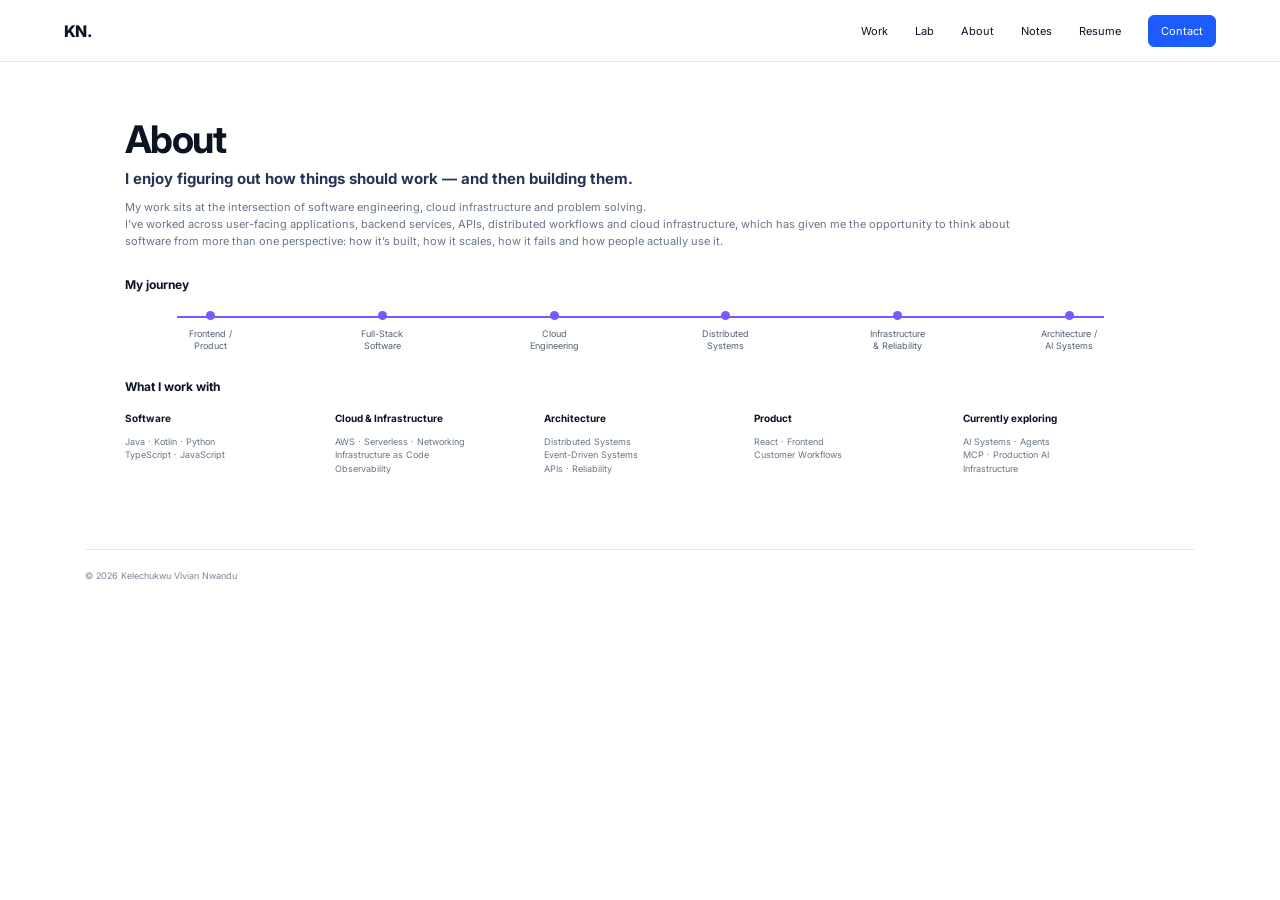
==== about.html @ b76f0dba "Redesign portfolio to match approved mockup" ====
<!doctype html><html lang="en"><head><meta charset="utf-8"><meta name="viewport" content="width=device-width,initial-scale=1"><title>About · Kelechukwu Vivian Nwandu</title><link rel="preconnect" href="https://fonts.googleapis.com"><link rel="preconnect" href="https://fonts.gstatic.com" crossorigin><link href="https://fonts.googleapis.com/css2?family=Inter:wght@400;500;600;700;800&display=swap" rel="stylesheet"><link rel="stylesheet" href="app.css"></head><body><header class="topbar"><a class="logo" href="index.html">KN.</a><button class="mobile-menu" aria-label="Menu">Menu</button><nav><a href="work.html">Work</a><a href="lab.html">Lab</a><a href="about.html">About</a><a href="https://caseynv.wordpress.com/" target="_blank">Notes</a><a href="https://caseynv.netlify.app/resume/Kelechukwu_Nwandu_Resume_2026.pdf" target="_blank">Resume</a><a class="contact-btn blue-btn" href="index.html#contact">Contact</a></nav></header><main class="page about-page"><section class="about-intro"><h1>About</h1><h2>I enjoy figuring out how things should work — and then building them.</h2><p>My work sits at the intersection of software engineering, cloud infrastructure and problem solving.<br>I’ve worked across user-facing applications, backend services, APIs, distributed workflows and cloud infrastructure, which has given me the opportunity to think about software from more than one perspective: how it’s built, how it scales, how it fails and how people actually use it.</p></section><section class="journey"><h3>My journey</h3><div class="journey-track"><div><i></i><span>Frontend /<br>Product</span></div><div><i></i><span>Full-Stack<br>Software</span></div><div><i></i><span>Cloud<br>Engineering</span></div><div><i></i><span>Distributed<br>Systems</span></div><div><i></i><span>Infrastructure<br>& Reliability</span></div><div><i></i><span>Architecture /<br>AI Systems</span></div></div></section><section class="work-with"><h3>What I work with</h3><div><article><strong>Software</strong><p>Java · Kotlin · Python<br>TypeScript · JavaScript</p></article><article><strong>Cloud & Infrastructure</strong><p>AWS · Serverless · Networking<br>Infrastructure as Code<br>Observability</p></article><article><strong>Architecture</strong><p>Distributed Systems<br>Event-Driven Systems<br>APIs · Reliability</p></article><article><strong>Product</strong><p>React · Frontend<br>Customer Workflows</p></article><article><strong>Currently exploring</strong><p>AI Systems · Agents<br>MCP · Production AI<br>Infrastructure</p></article></div></section></main><footer><span>© <span id="year"></span> Kelechukwu Vivian Nwandu</span></footer><script src="app.js"></script></body></html>
---- app.css ----
:root{--ink:#0c1424;--muted:#68758a;--line:#e5eaf1;--blue:#1c5cff;--dark:#06111e}*{box-sizing:border-box}html{scroll-behavior:smooth}body{margin:0;font-family:Inter,system-ui,sans-serif;color:var(--ink);background:#fff}a{text-decoration:none;color:inherit}.topbar{height:62px;display:flex;align-items:center;justify-content:space-between;padding:0 max(5vw,24px);position:sticky;top:0;z-index:40;background:rgba(255,255,255,.96);border-bottom:1px solid var(--line);backdrop-filter:blur(14px)}.topbar.dark{background:#06111e;border-color:rgba(255,255,255,.05)}.logo{font-size:1rem;font-weight:800;letter-spacing:-.04em}.dark .logo{color:#fff}.topbar nav{display:flex;align-items:center;gap:27px;font-size:11px}.dark nav a{color:#d8e0ec}.contact-btn{padding:8px 12px;border:1px solid #cad3df;border-radius:6px}.dark .contact-btn{border-color:rgba(255,255,255,.24);color:#fff}.blue-btn{color:#fff!important;background:var(--blue);border-color:var(--blue)}.mobile-menu{display:none;border:0;background:none;font:600 12px Inter}.dark .mobile-menu{color:#fff}.home-hero{background:#06111e;color:#fff;padding:38px max(5vw,24px) 15px}.hero-main{max-width:1180px;margin:auto;display:grid;grid-template-columns:1.03fr .97fr;min-height:430px;align-items:center}.kicker{color:#9568ff!important;font-size:11px!important;font-weight:700;letter-spacing:.06em;margin-bottom:18px!important}.hero-copy h1{font-size:58px;line-height:.94;letter-spacing:-.06em;margin:0}.hero-copy h2{font-size:26px;line-height:1.12;letter-spacing:-.035em;margin:13px 0}.hero-copy>p{max-width:610px;color:#b7c2d1;font-size:14px;line-height:1.65}.hero-actions{display:flex;gap:14px;margin-top:23px}.primary-btn,.ghost-btn{display:inline-flex;align-items:center;gap:8px;padding:12px 22px;border-radius:22px;font-size:12px;font-weight:600}.primary-btn{background:linear-gradient(90deg,#6552ff,#8c5cff)}.ghost-btn{border:1px solid rgba(255,255,255,.35);border-radius:7px}.hero-earth{height:400px;display:flex;align-items:center;justify-content:flex-end;overflow:hidden}.hero-earth img{height:100%;width:auto;object-fit:contain}.capability-grid{max-width:1180px;margin:0 auto;display:grid;grid-template-columns:repeat(3,1fr);gap:12px}.capability-grid article{background:#111f31;border:1px solid rgba(255,255,255,.035);border-radius:6px;padding:17px 18px;min-height:126px}.cap-icon{width:30px;height:30px;display:grid;place-items:center;border:1px solid #59709a;border-radius:7px;color:#9ab2e8;font-size:15px}.capability-grid h3{font-size:16px;margin:10px 0 5px}.capability-grid p{color:#b0bbca;font-size:12px;line-height:1.5;margin:0}.selected-section{max-width:1180px;margin:auto;padding:27px 0 36px}.section-row{display:flex;justify-content:space-between;align-items:flex-end}.section-row h2{font-size:24px;margin:0}.section-row p{font-size:12px;color:var(--muted);margin:4px 0 0}.section-row>a{font-size:11px;color:var(--blue);font-weight:700}.selected-grid{display:grid;grid-template-columns:repeat(4,1fr);gap:10px;margin-top:16px}.selected-grid>a{border:1px solid var(--line);border-radius:5px;padding:14px;min-height:155px}.tag{display:inline-block;font-size:8px;font-weight:800;line-height:1;padding:4px 6px;border-radius:4px}.tag.blue{color:#365dff;background:#edf1ff}.tag.violet{color:#704fff;background:#f1ecff}.tag.red{color:#e34e50;background:#fff0f0}.tag.teal{color:#008a87;background:#e9fafa}.selected-grid h3{font-size:13px;line-height:1.25;margin:8px 0 6px}.selected-grid p{font-size:10px;line-height:1.55;color:var(--muted);margin:0}.contact-section{max-width:1180px;margin:20px auto 45px;padding:30px 0;border-top:1px solid var(--line);display:flex;justify-content:space-between;align-items:center}.contact-section h2{margin:3px 0 0;font-size:22px}.small-label{font-size:9px!important;font-weight:800;color:#7f8999}.contact-section>div:last-child{display:flex;gap:18px;color:var(--blue);font-size:12px;font-weight:700}.page{max-width:917px;margin:auto;padding:54px 0 65px}.page-heading h1{font-size:38px;letter-spacing:-.045em;margin:0}.page-heading p{font-size:13px;line-height:1.55;color:var(--muted);margin:8px 0 0}.page-heading.compact{margin-bottom:16px}.filters{display:flex;gap:8px;flex-wrap:wrap;margin:20px 0}.filters button{border:1px solid var(--line);background:#f3f5f8;color:#526074;padding:8px 14px;border-radius:18px;font-size:10px;cursor:pointer}.filters button.active{background:var(--blue);color:#fff;border-color:var(--blue)}.project-grid{display:grid;grid-template-columns:repeat(2,1fr);gap:17px}.project-card{border:1px solid var(--line);border-radius:5px;overflow:hidden;background:#fff}.project-art{width:450px;height:140px;background:#08131f}.project-card>div{padding:12px 13px 14px}.project-card h3{font-size:13px;margin:7px 0 5px}.project-card p{font-size:10px;line-height:1.5;color:var(--muted);margin:0}.project-card a{display:inline-block;color:var(--blue);font-size:10px;font-weight:700;margin-top:10px}.lab-page{max-width:936px}.lab-grid{display:grid;grid-template-columns:repeat(4,1fr);gap:12px}.lab-grid article{border:1px solid var(--line);border-radius:5px;overflow:hidden}.lab-art{width:225px;height:120px;background:#07111e}.lab-grid article>div{padding:13px}.lab-grid h3{font-size:12px;margin:0 0 7px}.lab-grid p{font-size:10px;line-height:1.5;color:var(--muted);min-height:44px;margin:0}.lab-grid span{display:block;margin-top:12px;font-size:15px}.about-page{max-width:1030px}.about-intro h1{font-size:38px;letter-spacing:-.04em;margin:0}.about-intro h2{font-size:15px;color:#263553;margin:7px 0 10px}.about-intro p{font-size:11px;line-height:1.55;color:var(--muted);max-width:930px}.journey,.work-with{margin-top:27px}.journey h3,.work-with h3{font-size:12px}.journey-track{display:grid;grid-template-columns:repeat(6,1fr);position:relative;margin-top:19px}.journey-track:before{content:"";position:absolute;left:5%;right:5%;top:5px;height:2px;background:#7b58ff}.journey-track>div{text-align:center;position:relative}.journey-track i{position:relative;z-index:1;display:block;width:9px;height:9px;margin:auto;border-radius:50%;background:#7b58ff}.journey-track span{display:block;font-size:9px;line-height:1.35;color:#536174;margin-top:8px}.work-with>div{display:grid;grid-template-columns:repeat(5,1fr);gap:18px}.work-with strong{font-size:10px}.work-with p{font-size:9px;line-height:1.45;color:var(--muted)}.case-page{max-width:1130px;margin:auto;padding:28px 0 60px}.back{display:inline-block;color:#637086;font-size:10px;margin-bottom:17px}.case-head{display:grid;grid-template-columns:1fr 210px;gap:20px}.case-main h1{font-size:32px;letter-spacing:-.04em;margin:7px 0}.case-main>p{font-size:10px;line-height:1.55;color:var(--muted);margin:0 0 14px}.case-image{display:block;width:900px;height:300px;border-radius:5px;background:#08131f}.glance{background:#f6f8fb;border:1px solid var(--line);border-radius:6px;padding:15px}.glance h3{font-size:11px;margin:0 0 12px}.glance #glance-card>div{margin-bottom:11px}.glance strong{display:block;font-size:8px;margin-bottom:2px}.glance span{display:block;font-size:9px;color:#59677b;line-height:1.35}.full-case{display:block;background:var(--blue);color:#fff;text-align:center;padding:10px;border-radius:5px;font-size:9px;margin-top:13px}.case-tabs{position:sticky;top:62px;z-index:20;background:#fff;display:flex;gap:32px;border-bottom:1px solid var(--line);padding-top:12px}.case-tabs a{font-size:9px;color:#5a677b;padding:10px 0}.case-tabs a.active{color:var(--blue);border-bottom:2px solid var(--blue)}.case-content{max-width:850px;padding-top:18px}.case-content section{padding:14px 0 24px}.case-content h2{font-size:24px;letter-spacing:-.035em;margin:0 0 7px}.case-content p,.case-content li{font-size:10px;line-height:1.65;color:var(--muted)}.key-outcomes{background:#f7f9fc;border-radius:5px;padding:15px;margin-top:16px}.key-outcomes h3{font-size:10px;color:#56647a}.key-outcomes>div{display:grid;grid-template-columns:repeat(4,1fr);gap:9px}.key-outcomes>div>div{background:#fff;border:1px solid #eef1f5;padding:11px;border-radius:4px;min-height:95px}.key-outcomes i{display:grid;place-items:center;width:24px;height:24px;border-radius:6px;background:#eef2ff;color:#5b6cff;font-style:normal}.key-outcomes p{font-size:8px!important;line-height:1.4!important;margin-bottom:0}.architecture-flow{display:flex;align-items:center;gap:8px;overflow-x:auto}.flow-node{width:145px;min-height:100px;background:#0d1d31;color:#fff;border-radius:5px;padding:12px;display:flex;flex-direction:column}.flow-node span{font-size:8px;color:#84a6ff}.flow-node strong{font-size:10px;margin-top:auto}.flow-node small{font-size:8px;color:#aeb9c8;margin-top:3px}.architecture-flow b{font-weight:400;color:#8190a4}.public-note{font-style:italic;font-size:9px!important}footer{max-width:1110px;margin:auto;border-top:1px solid var(--line);padding:20px 0 35px;color:#7b8798;font-size:9px}@media(max-width:800px){.mobile-menu{display:block}.topbar nav{display:none;position:absolute;top:60px;left:4vw;right:4vw;flex-direction:column;align-items:flex-start;background:#fff;padding:16px;border:1px solid var(--line);border-radius:8px}.topbar.dark nav{background:#0e1d30}.topbar nav.open{display:flex}.hero-main{grid-template-columns:1fr}.hero-earth{display:none}.capability-grid,.selected-grid,.project-grid,.lab-grid{grid-template-columns:1fr}.selected-section,.page,.case-page,footer,.contact-section{width:90%}.contact-section{align-items:flex-start;flex-direction:column;gap:15px}.journey-track{grid-template-columns:repeat(3,1fr);row-gap:20px}.journey-track:before{display:none}.work-with>div{grid-template-columns:1fr 1fr}.case-head{grid-template-columns:1fr}.key-outcomes>div{grid-template-columns:1fr 1fr}}@media(max-width:520px){.hero-copy h1{font-size:43px}.hero-copy h2{font-size:21px}.work-with>div,.key-outcomes>div{grid-template-columns:1fr}.journey-track{grid-template-columns:1fr 1fr}}

.sprite{background-image:url("images/portfolio/portfolio-sprite.jpg");background-repeat:no-repeat;background-size:900px 840px}.sprite-multi-region{background-position:0 0}.sprite-api-security{background-position:-450px 0}.sprite-workflow-automation{background-position:0 -140px}.sprite-tax-notifications{background-position:-450px -140px}.sprite-crawler-filter{background-position:0 -280px}.sprite-wikimedia-dashboard{background-position:-450px -280px}.sprite-lab-ai{background-position:0 -420px}.sprite-lab-frontend{background-position:-225px -420px}.sprite-lab-mcp{background-position:-450px -420px}.sprite-lab-cloud{background-position:-675px -420px}.sprite-case-map{background-position:0 -540px}
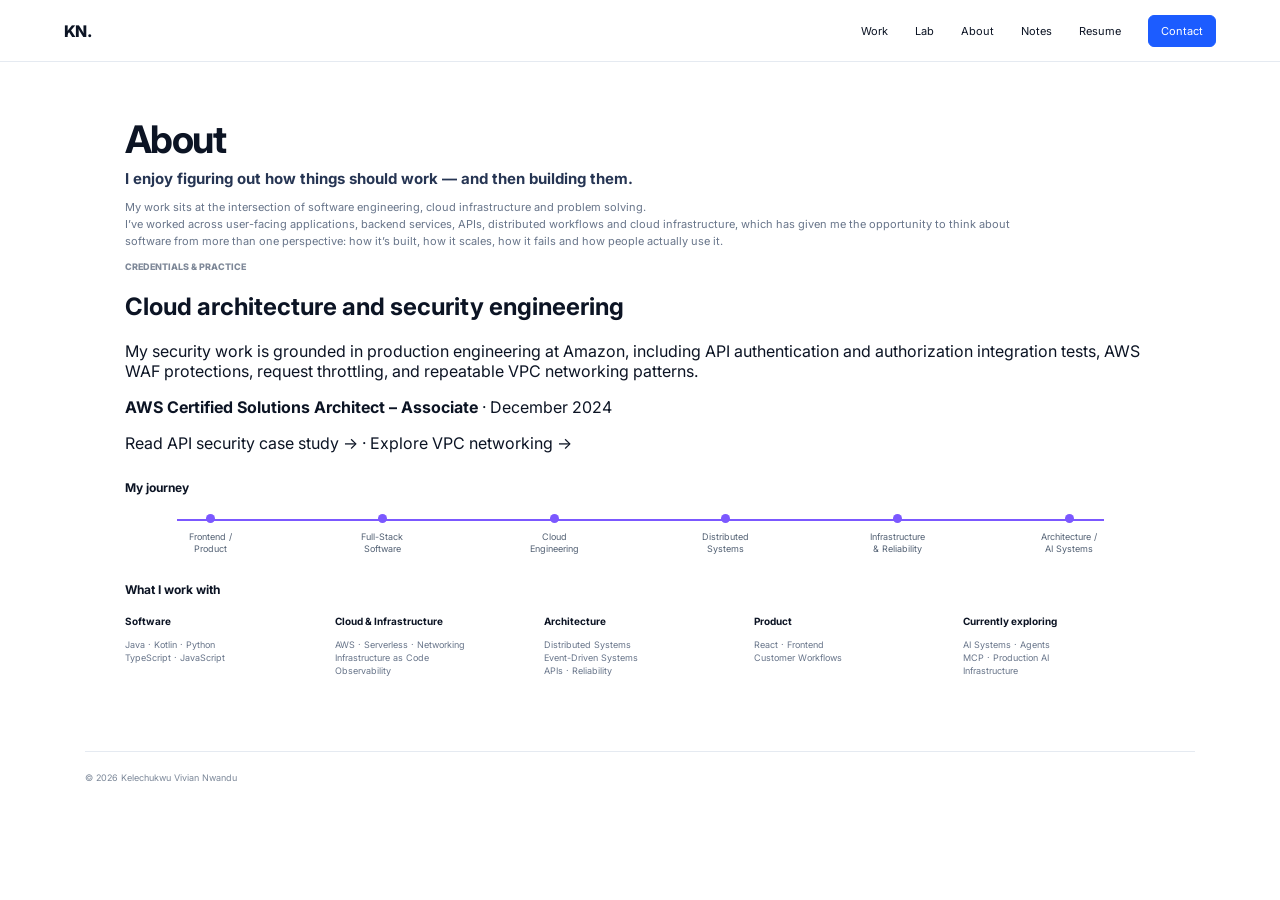
==== commit 1a730dc3: "Highlight verified AWS credential and Amazon security engineering: about.html" ====
--- a/about.html
+++ b/about.html
@@ -1 +1 @@
-<!doctype html><html lang="en"><head><meta charset="utf-8"><meta name="viewport" content="width=device-width,initial-scale=1"><title>About · Kelechukwu Vivian Nwandu</title><link rel="preconnect" href="https://fonts.googleapis.com"><link rel="preconnect" href="https://fonts.gstatic.com" crossorigin><link href="https://fonts.googleapis.com/css2?family=Inter:wght@400;500;600;700;800&display=swap" rel="stylesheet"><link rel="stylesheet" href="app.css"></head><body><header class="topbar"><a class="logo" href="index.html">KN.</a><button class="mobile-menu" aria-label="Menu">Menu</button><nav><a href="work.html">Work</a><a href="lab.html">Lab</a><a href="about.html">About</a><a href="https://caseynv.wordpress.com/" target="_blank">Notes</a><a href="https://caseynv.netlify.app/resume/Kelechukwu_Nwandu_Resume_2026.pdf" target="_blank">Resume</a><a class="contact-btn blue-btn" href="index.html#contact">Contact</a></nav></header><main class="page about-page"><section class="about-intro"><h1>About</h1><h2>I enjoy figuring out how things should work — and then building them.</h2><p>My work sits at the intersection of software engineering, cloud infrastructure and problem solving.<br>I’ve worked across user-facing applications, backend services, APIs, distributed workflows and cloud infrastructure, which has given me the opportunity to think about software from more than one perspective: how it’s built, how it scales, how it fails and how people actually use it.</p></section><section class="journey"><h3>My journey</h3><div class="journey-track"><div><i></i><span>Frontend /<br>Product</span></div><div><i></i><span>Full-Stack<br>Software</span></div><div><i></i><span>Cloud<br>Engineering</span></div><div><i></i><span>Distributed<br>Systems</span></div><div><i></i><span>Infrastructure<br>& Reliability</span></div><div><i></i><span>Architecture /<br>AI Systems</span></div></div></section><section class="work-with"><h3>What I work with</h3><div><article><strong>Software</strong><p>Java · Kotlin · Python<br>TypeScript · JavaScript</p></article><article><strong>Cloud & Infrastructure</strong><p>AWS · Serverless · Networking<br>Infrastructure as Code<br>Observability</p></article><article><strong>Architecture</strong><p>Distributed Systems<br>Event-Driven Systems<br>APIs · Reliability</p></article><article><strong>Product</strong><p>React · Frontend<br>Customer Workflows</p></article><article><strong>Currently exploring</strong><p>AI Systems · Agents<br>MCP · Production AI<br>Infrastructure</p></article></div></section></main><footer><span>© <span id="year"></span> Kelechukwu Vivian Nwandu</span></footer><script src="app.js"></script></body></html>
+<!doctype html><html lang="en"><head><meta charset="utf-8"><meta name="viewport" content="width=device-width,initial-scale=1"><title>About · Kelechukwu Vivian Nwandu</title><link rel="preconnect" href="https://fonts.googleapis.com"><link rel="preconnect" href="https://fonts.gstatic.com" crossorigin><link href="https://fonts.googleapis.com/css2?family=Inter:wght@400;500;600;700;800&display=swap" rel="stylesheet"><link rel="stylesheet" href="app.css"></head><body><header class="topbar"><a class="logo" href="index.html">KN.</a><button class="mobile-menu" aria-label="Menu">Menu</button><nav><a href="work.html">Work</a><a href="lab.html">Lab</a><a href="about.html">About</a><a href="https://caseynv.wordpress.com/" target="_blank" rel="noopener noreferrer">Notes</a><a href="https://caseynv.netlify.app/resume/Kelechukwu_Nwandu_Resume_2026.pdf" target="_blank" rel="noopener noreferrer">Resume</a><a class="contact-btn blue-btn" href="index.html#contact">Contact</a></nav></header><main class="page about-page"><section class="about-intro"><h1>About</h1><h2>I enjoy figuring out how things should work — and then building them.</h2><p>My work sits at the intersection of software engineering, cloud infrastructure and problem solving.<br>I’ve worked across user-facing applications, backend services, APIs, distributed workflows and cloud infrastructure, which has given me the opportunity to think about software from more than one perspective: how it’s built, how it scales, how it fails and how people actually use it.</p></section><section class="security-about" aria-labelledby="security-credentials-heading"><div><p class="small-label">CREDENTIALS &amp; PRACTICE</p><h2 id="security-credentials-heading">Cloud architecture and security engineering</h2><p>My security work is grounded in production engineering at Amazon, including API authentication and authorization integration tests, AWS WAF protections, request throttling, and repeatable VPC networking patterns.</p><p><strong>AWS Certified Solutions Architect – Associate</strong> · December 2024</p><a href="case-study.html?id=api-security">Read API security case study →</a><span aria-hidden="true"> · </span><a href="case-study.html?id=vpc-networking">Explore VPC networking →</a></div></section><section class="journey"><h3>My journey</h3><div class="journey-track"><div><i></i><span>Frontend /<br>Product</span></div><div><i></i><span>Full-Stack<br>Software</span></div><div><i></i><span>Cloud<br>Engineering</span></div><div><i></i><span>Distributed<br>Systems</span></div><div><i></i><span>Infrastructure<br>& Reliability</span></div><div><i></i><span>Architecture /<br>AI Systems</span></div></div></section><section class="work-with"><h3>What I work with</h3><div><article><strong>Software</strong><p>Java · Kotlin · Python<br>TypeScript · JavaScript</p></article><article><strong>Cloud & Infrastructure</strong><p>AWS · Serverless · Networking<br>Infrastructure as Code<br>Observability</p></article><article><strong>Architecture</strong><p>Distributed Systems<br>Event-Driven Systems<br>APIs · Reliability</p></article><article><strong>Product</strong><p>React · Frontend<br>Customer Workflows</p></article><article><strong>Currently exploring</strong><p>AI Systems · Agents<br>MCP · Production AI<br>Infrastructure</p></article></div></section></main><footer><span>© <span id="year"></span> Kelechukwu Vivian Nwandu</span></footer><script src="app.js"></script></body></html>
--- a/app.css
+++ b/app.css
@@ -1,3 +1,5 @@
 :root{--ink:#0c1424;--muted:#68758a;--line:#e5eaf1;--blue:#1c5cff;--dark:#06111e}*{box-sizing:border-box}html{scroll-behavior:smooth}body{margin:0;font-family:Inter,system-ui,sans-serif;color:var(--ink);background:#fff}a{text-decoration:none;color:inherit}.topbar{height:62px;display:flex;align-items:center;justify-content:space-between;padding:0 max(5vw,24px);position:sticky;top:0;z-index:40;background:rgba(255,255,255,.96);border-bottom:1px solid var(--line);backdrop-filter:blur(14px)}.topbar.dark{background:#06111e;border-color:rgba(255,255,255,.05)}.logo{font-size:1rem;font-weight:800;letter-spacing:-.04em}.dark .logo{color:#fff}.topbar nav{display:flex;align-items:center;gap:27px;font-size:11px}.dark nav a{color:#d8e0ec}.contact-btn{padding:8px 12px;border:1px solid #cad3df;border-radius:6px}.dark .contact-btn{border-color:rgba(255,255,255,.24);color:#fff}.blue-btn{color:#fff!important;background:var(--blue);border-color:var(--blue)}.mobile-menu{display:none;border:0;background:none;font:600 12px Inter}.dark .mobile-menu{color:#fff}.home-hero{background:#06111e;color:#fff;padding:38px max(5vw,24px) 15px}.hero-main{max-width:1180px;margin:auto;display:grid;grid-template-columns:1.03fr .97fr;min-height:430px;align-items:center}.kicker{color:#9568ff!important;font-size:11px!important;font-weight:700;letter-spacing:.06em;margin-bottom:18px!important}.hero-copy h1{font-size:58px;line-height:.94;letter-spacing:-.06em;margin:0}.hero-copy h2{font-size:26px;line-height:1.12;letter-spacing:-.035em;margin:13px 0}.hero-copy>p{max-width:610px;color:#b7c2d1;font-size:14px;line-height:1.65}.hero-actions{display:flex;gap:14px;margin-top:23px}.primary-btn,.ghost-btn{display:inline-flex;align-items:center;gap:8px;padding:12px 22px;border-radius:22px;font-size:12px;font-weight:600}.primary-btn{background:linear-gradient(90deg,#6552ff,#8c5cff)}.ghost-btn{border:1px solid rgba(255,255,255,.35);border-radius:7px}.hero-earth{height:400px;display:flex;align-items:center;justify-content:flex-end;overflow:hidden}.hero-earth img{height:100%;width:auto;object-fit:contain}.capability-grid{max-width:1180px;margin:0 auto;display:grid;grid-template-columns:repeat(3,1fr);gap:12px}.capability-grid article{background:#111f31;border:1px solid rgba(255,255,255,.035);border-radius:6px;padding:17px 18px;min-height:126px}.cap-icon{width:30px;height:30px;display:grid;place-items:center;border:1px solid #59709a;border-radius:7px;color:#9ab2e8;font-size:15px}.capability-grid h3{font-size:16px;margin:10px 0 5px}.capability-grid p{color:#b0bbca;font-size:12px;line-height:1.5;margin:0}.selected-section{max-width:1180px;margin:auto;padding:27px 0 36px}.section-row{display:flex;justify-content:space-between;align-items:flex-end}.section-row h2{font-size:24px;margin:0}.section-row p{font-size:12px;color:var(--muted);margin:4px 0 0}.section-row>a{font-size:11px;color:var(--blue);font-weight:700}.selected-grid{display:grid;grid-template-columns:repeat(4,1fr);gap:10px;margin-top:16px}.selected-grid>a{border:1px solid var(--line);border-radius:5px;padding:14px;min-height:155px}.tag{display:inline-block;font-size:8px;font-weight:800;line-height:1;padding:4px 6px;border-radius:4px}.tag.blue{color:#365dff;background:#edf1ff}.tag.violet{color:#704fff;background:#f1ecff}.tag.red{color:#e34e50;background:#fff0f0}.tag.teal{color:#008a87;background:#e9fafa}.selected-grid h3{font-size:13px;line-height:1.25;margin:8px 0 6px}.selected-grid p{font-size:10px;line-height:1.55;color:var(--muted);margin:0}.contact-section{max-width:1180px;margin:20px auto 45px;padding:30px 0;border-top:1px solid var(--line);display:flex;justify-content:space-between;align-items:center}.contact-section h2{margin:3px 0 0;font-size:22px}.small-label{font-size:9px!important;font-weight:800;color:#7f8999}.contact-section>div:last-child{display:flex;gap:18px;color:var(--blue);font-size:12px;font-weight:700}.page{max-width:917px;margin:auto;padding:54px 0 65px}.page-heading h1{font-size:38px;letter-spacing:-.045em;margin:0}.page-heading p{font-size:13px;line-height:1.55;color:var(--muted);margin:8px 0 0}.page-heading.compact{margin-bottom:16px}.filters{display:flex;gap:8px;flex-wrap:wrap;margin:20px 0}.filters button{border:1px solid var(--line);background:#f3f5f8;color:#526074;padding:8px 14px;border-radius:18px;font-size:10px;cursor:pointer}.filters button.active{background:var(--blue);color:#fff;border-color:var(--blue)}.project-grid{display:grid;grid-template-columns:repeat(2,1fr);gap:17px}.project-card{border:1px solid var(--line);border-radius:5px;overflow:hidden;background:#fff}.project-art{width:450px;height:140px;background:#08131f}.project-card>div{padding:12px 13px 14px}.project-card h3{font-size:13px;margin:7px 0 5px}.project-card p{font-size:10px;line-height:1.5;color:var(--muted);margin:0}.project-card a{display:inline-block;color:var(--blue);font-size:10px;font-weight:700;margin-top:10px}.lab-page{max-width:936px}.lab-grid{display:grid;grid-template-columns:repeat(4,1fr);gap:12px}.lab-grid article{border:1px solid var(--line);border-radius:5px;overflow:hidden}.lab-art{width:225px;height:120px;background:#07111e}.lab-grid article>div{padding:13px}.lab-grid h3{font-size:12px;margin:0 0 7px}.lab-grid p{font-size:10px;line-height:1.5;color:var(--muted);min-height:44px;margin:0}.lab-grid span{display:block;margin-top:12px;font-size:15px}.about-page{max-width:1030px}.about-intro h1{font-size:38px;letter-spacing:-.04em;margin:0}.about-intro h2{font-size:15px;color:#263553;margin:7px 0 10px}.about-intro p{font-size:11px;line-height:1.55;color:var(--muted);max-width:930px}.journey,.work-with{margin-top:27px}.journey h3,.work-with h3{font-size:12px}.journey-track{display:grid;grid-template-columns:repeat(6,1fr);position:relative;margin-top:19px}.journey-track:before{content:"";position:absolute;left:5%;right:5%;top:5px;height:2px;background:#7b58ff}.journey-track>div{text-align:center;position:relative}.journey-track i{position:relative;z-index:1;display:block;width:9px;height:9px;margin:auto;border-radius:50%;background:#7b58ff}.journey-track span{display:block;font-size:9px;line-height:1.35;color:#536174;margin-top:8px}.work-with>div{display:grid;grid-template-columns:repeat(5,1fr);gap:18px}.work-with strong{font-size:10px}.work-with p{font-size:9px;line-height:1.45;color:var(--muted)}.case-page{max-width:1130px;margin:auto;padding:28px 0 60px}.back{display:inline-block;color:#637086;font-size:10px;margin-bottom:17px}.case-head{display:grid;grid-template-columns:1fr 210px;gap:20px}.case-main h1{font-size:32px;letter-spacing:-.04em;margin:7px 0}.case-main>p{font-size:10px;line-height:1.55;color:var(--muted);margin:0 0 14px}.case-image{display:block;width:900px;height:300px;border-radius:5px;background:#08131f}.glance{background:#f6f8fb;border:1px solid var(--line);border-radius:6px;padding:15px}.glance h3{font-size:11px;margin:0 0 12px}.glance #glance-card>div{margin-bottom:11px}.glance strong{display:block;font-size:8px;margin-bottom:2px}.glance span{display:block;font-size:9px;color:#59677b;line-height:1.35}.full-case{display:block;background:var(--blue);color:#fff;text-align:center;padding:10px;border-radius:5px;font-size:9px;margin-top:13px}.case-tabs{position:sticky;top:62px;z-index:20;background:#fff;display:flex;gap:32px;border-bottom:1px solid var(--line);padding-top:12px}.case-tabs a{font-size:9px;color:#5a677b;padding:10px 0}.case-tabs a.active{color:var(--blue);border-bottom:2px solid var(--blue)}.case-content{max-width:850px;padding-top:18px}.case-content section{padding:14px 0 24px}.case-content h2{font-size:24px;letter-spacing:-.035em;margin:0 0 7px}.case-content p,.case-content li{font-size:10px;line-height:1.65;color:var(--muted)}.key-outcomes{background:#f7f9fc;border-radius:5px;padding:15px;margin-top:16px}.key-outcomes h3{font-size:10px;color:#56647a}.key-outcomes>div{display:grid;grid-template-columns:repeat(4,1fr);gap:9px}.key-outcomes>div>div{background:#fff;border:1px solid #eef1f5;padding:11px;border-radius:4px;min-height:95px}.key-outcomes i{display:grid;place-items:center;width:24px;height:24px;border-radius:6px;background:#eef2ff;color:#5b6cff;font-style:normal}.key-outcomes p{font-size:8px!important;line-height:1.4!important;margin-bottom:0}.architecture-flow{display:flex;align-items:center;gap:8px;overflow-x:auto}.flow-node{width:145px;min-height:100px;background:#0d1d31;color:#fff;border-radius:5px;padding:12px;display:flex;flex-direction:column}.flow-node span{font-size:8px;color:#84a6ff}.flow-node strong{font-size:10px;margin-top:auto}.flow-node small{font-size:8px;color:#aeb9c8;margin-top:3px}.architecture-flow b{font-weight:400;color:#8190a4}.public-note{font-style:italic;font-size:9px!important}footer{max-width:1110px;margin:auto;border-top:1px solid var(--line);padding:20px 0 35px;color:#7b8798;font-size:9px}@media(max-width:800px){.mobile-menu{display:block}.topbar nav{display:none;position:absolute;top:60px;left:4vw;right:4vw;flex-direction:column;align-items:flex-start;background:#fff;padding:16px;border:1px solid var(--line);border-radius:8px}.topbar.dark nav{background:#0e1d30}.topbar nav.open{display:flex}.hero-main{grid-template-columns:1fr}.hero-earth{display:none}.capability-grid,.selected-grid,.project-grid,.lab-grid{grid-template-columns:1fr}.selected-section,.page,.case-page,footer,.contact-section{width:90%}.contact-section{align-items:flex-start;flex-direction:column;gap:15px}.journey-track{grid-template-columns:repeat(3,1fr);row-gap:20px}.journey-track:before{display:none}.work-with>div{grid-template-columns:1fr 1fr}.case-head{grid-template-columns:1fr}.key-outcomes>div{grid-template-columns:1fr 1fr}}@media(max-width:520px){.hero-copy h1{font-size:43px}.hero-copy h2{font-size:21px}.work-with>div,.key-outcomes>div{grid-template-columns:1fr}.journey-track{grid-template-columns:1fr 1fr}}
 
 .sprite{background-image:url("images/portfolio/portfolio-sprite.jpg");background-repeat:no-repeat;background-size:900px 840px}.sprite-multi-region{background-position:0 0}.sprite-api-security{background-position:-450px 0}.sprite-workflow-automation{background-position:0 -140px}.sprite-tax-notifications{background-position:-450px -140px}.sprite-crawler-filter{background-position:0 -280px}.sprite-wikimedia-dashboard{background-position:-450px -280px}.sprite-lab-ai{background-position:0 -420px}.sprite-lab-frontend{background-position:-225px -420px}.sprite-lab-mcp{background-position:-450px -420px}.sprite-lab-cloud{background-position:-675px -420px}.sprite-case-map{background-position:0 -540px}
+
+.project-context{display:block;font-size:8px;color:#8a95a6;margin:0 0 7px;font-weight:600;letter-spacing:.01em}.project-card p{min-height:45px}
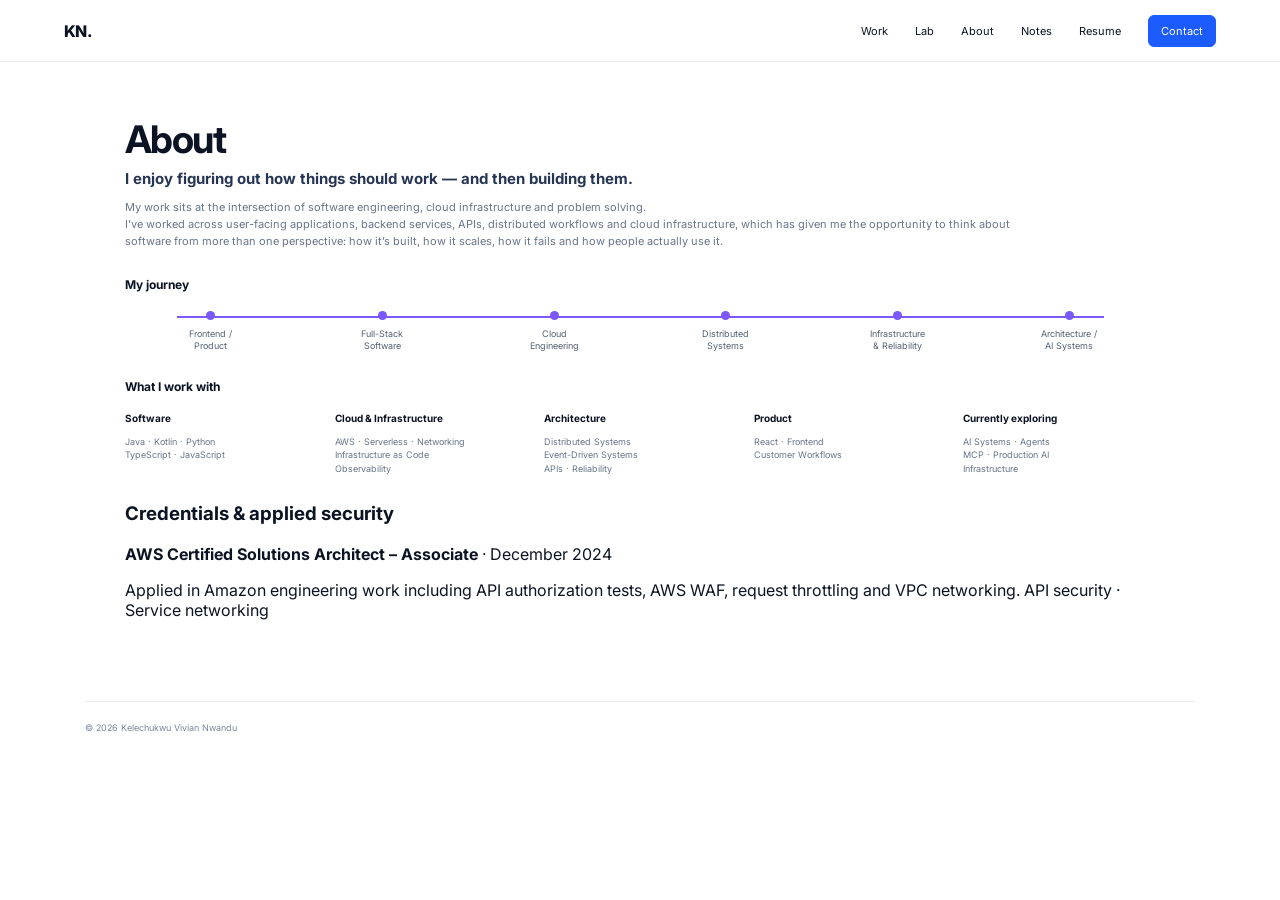
==== commit 3c1a7f87: "Integrate credentials subtly without security homepage spotlight" ====
--- a/about.html
+++ b/about.html
@@ -1 +1 @@
-<!doctype html><html lang="en"><head><meta charset="utf-8"><meta name="viewport" content="width=device-width,initial-scale=1"><title>About · Kelechukwu Vivian Nwandu</title><link rel="preconnect" href="https://fonts.googleapis.com"><link rel="preconnect" href="https://fonts.gstatic.com" crossorigin><link href="https://fonts.googleapis.com/css2?family=Inter:wght@400;500;600;700;800&display=swap" rel="stylesheet"><link rel="stylesheet" href="app.css"></head><body><header class="topbar"><a class="logo" href="index.html">KN.</a><button class="mobile-menu" aria-label="Menu">Menu</button><nav><a href="work.html">Work</a><a href="lab.html">Lab</a><a href="about.html">About</a><a href="https://caseynv.wordpress.com/" target="_blank" rel="noopener noreferrer">Notes</a><a href="https://caseynv.netlify.app/resume/Kelechukwu_Nwandu_Resume_2026.pdf" target="_blank" rel="noopener noreferrer">Resume</a><a class="contact-btn blue-btn" href="index.html#contact">Contact</a></nav></header><main class="page about-page"><section class="about-intro"><h1>About</h1><h2>I enjoy figuring out how things should work — and then building them.</h2><p>My work sits at the intersection of software engineering, cloud infrastructure and problem solving.<br>I’ve worked across user-facing applications, backend services, APIs, distributed workflows and cloud infrastructure, which has given me the opportunity to think about software from more than one perspective: how it’s built, how it scales, how it fails and how people actually use it.</p></section><section class="security-about" aria-labelledby="security-credentials-heading"><div><p class="small-label">CREDENTIALS &amp; PRACTICE</p><h2 id="security-credentials-heading">Cloud architecture and security engineering</h2><p>My security work is grounded in production engineering at Amazon, including API authentication and authorization integration tests, AWS WAF protections, request throttling, and repeatable VPC networking patterns.</p><p><strong>AWS Certified Solutions Architect – Associate</strong> · December 2024</p><a href="case-study.html?id=api-security">Read API security case study →</a><span aria-hidden="true"> · </span><a href="case-study.html?id=vpc-networking">Explore VPC networking →</a></div></section><section class="journey"><h3>My journey</h3><div class="journey-track"><div><i></i><span>Frontend /<br>Product</span></div><div><i></i><span>Full-Stack<br>Software</span></div><div><i></i><span>Cloud<br>Engineering</span></div><div><i></i><span>Distributed<br>Systems</span></div><div><i></i><span>Infrastructure<br>& Reliability</span></div><div><i></i><span>Architecture /<br>AI Systems</span></div></div></section><section class="work-with"><h3>What I work with</h3><div><article><strong>Software</strong><p>Java · Kotlin · Python<br>TypeScript · JavaScript</p></article><article><strong>Cloud & Infrastructure</strong><p>AWS · Serverless · Networking<br>Infrastructure as Code<br>Observability</p></article><article><strong>Architecture</strong><p>Distributed Systems<br>Event-Driven Systems<br>APIs · Reliability</p></article><article><strong>Product</strong><p>React · Frontend<br>Customer Workflows</p></article><article><strong>Currently exploring</strong><p>AI Systems · Agents<br>MCP · Production AI<br>Infrastructure</p></article></div></section></main><footer><span>© <span id="year"></span> Kelechukwu Vivian Nwandu</span></footer><script src="app.js"></script></body></html>
+<!doctype html><html lang="en"><head><meta charset="utf-8"><meta name="viewport" content="width=device-width,initial-scale=1"><title>About · Kelechukwu Vivian Nwandu</title><link rel="preconnect" href="https://fonts.googleapis.com"><link rel="preconnect" href="https://fonts.gstatic.com" crossorigin><link href="https://fonts.googleapis.com/css2?family=Inter:wght@400;500;600;700;800&display=swap" rel="stylesheet"><link rel="stylesheet" href="app.css"></head><body><header class="topbar"><a class="logo" href="index.html">KN.</a><button class="mobile-menu" aria-label="Menu">Menu</button><nav><a href="work.html">Work</a><a href="lab.html">Lab</a><a href="about.html">About</a><a href="https://caseynv.wordpress.com/" target="_blank" rel="noopener noreferrer">Notes</a><a href="https://caseynv.netlify.app/resume/Kelechukwu_Nwandu_Resume_2026.pdf" target="_blank" rel="noopener noreferrer">Resume</a><a class="contact-btn blue-btn" href="index.html#contact">Contact</a></nav></header><main class="page about-page"><section class="about-intro"><h1>About</h1><h2>I enjoy figuring out how things should work — and then building them.</h2><p>My work sits at the intersection of software engineering, cloud infrastructure and problem solving.<br>I’ve worked across user-facing applications, backend services, APIs, distributed workflows and cloud infrastructure, which has given me the opportunity to think about software from more than one perspective: how it’s built, how it scales, how it fails and how people actually use it.</p></section><section class="journey"><h3>My journey</h3><div class="journey-track"><div><i></i><span>Frontend /<br>Product</span></div><div><i></i><span>Full-Stack<br>Software</span></div><div><i></i><span>Cloud<br>Engineering</span></div><div><i></i><span>Distributed<br>Systems</span></div><div><i></i><span>Infrastructure<br>& Reliability</span></div><div><i></i><span>Architecture /<br>AI Systems</span></div></div></section><section class="work-with"><h3>What I work with</h3><div><article><strong>Software</strong><p>Java · Kotlin · Python<br>TypeScript · JavaScript</p></article><article><strong>Cloud & Infrastructure</strong><p>AWS · Serverless · Networking<br>Infrastructure as Code<br>Observability</p></article><article><strong>Architecture</strong><p>Distributed Systems<br>Event-Driven Systems<br>APIs · Reliability</p></article><article><strong>Product</strong><p>React · Frontend<br>Customer Workflows</p></article><article><strong>Currently exploring</strong><p>AI Systems · Agents<br>MCP · Production AI<br>Infrastructure</p></article></div></section><section class="credentials-inline" aria-labelledby="credentials-heading"><div><h3 id="credentials-heading">Credentials &amp; applied security</h3><p><strong>AWS Certified Solutions Architect – Associate</strong> <span>· December 2024</span></p><p>Applied in Amazon engineering work including API authorization tests, AWS WAF, request throttling and VPC networking. <a href="case-study.html?id=api-security">API security</a> · <a href="case-study.html?id=vpc-networking">Service networking</a></p></div></section></main><footer><span>© <span id="year"></span> Kelechukwu Vivian Nwandu</span></footer><script src="app.js"></script></body></html>
--- a/app.css
+++ b/app.css
@@ -3,3 +3,6 @@
 .sprite{background-image:url("images/portfolio/portfolio-sprite.jpg");background-repeat:no-repeat;background-size:900px 840px}.sprite-multi-region{background-position:0 0}.sprite-api-security{background-position:-450px 0}.sprite-workflow-automation{background-position:0 -140px}.sprite-tax-notifications{background-position:-450px -140px}.sprite-crawler-filter{background-position:0 -280px}.sprite-wikimedia-dashboard{background-position:-450px -280px}.sprite-lab-ai{background-position:0 -420px}.sprite-lab-frontend{background-position:-225px -420px}.sprite-lab-mcp{background-position:-450px -420px}.sprite-lab-cloud{background-position:-675px -420px}.sprite-case-map{background-position:0 -540px}
 
 .project-context{display:block;font-size:8px;color:#8a95a6;margin:0 0 7px;font-weight:600;letter-spacing:.01em}.project-card p{min-height:45px}
+
+/* Cloud security credentials and case-study spotlight */
+.security-feature{max-width:1180px;margin:30px auto 8px;border:1px solid #e5e8f1;border-radius:14px;background:linear-gradient(120deg,#f7f7ff,#fff);padding:25px 28px;display:grid;grid-template-columns:1.15fr 1fr;gap:25px;align-items:center}.security-feature h2{font-size:23px;line-height:1.2;letter-spacing:-.035em;margin:6px 0 12px}.security-feature-copy>p:not(.small-label){font-size:12px;line-height:1.7;color:#526074}.security-feature .security-credential{font-weight:700;color:#25345b!important;margin-bottom:0}.security-credential span:first-child{color:#6849c5}.security-credential-year{color:#6b7285;font-size:10px;font-weight:500;margin-left:5px}.security-feature-links{display:grid;gap:9px}.security-feature-links a{border:1px solid #e0e3ee;border-radius:9px;padding:12px 14px;background:white;display:grid;gap:5px}.security-feature-links a:hover,.security-feature-links a:focus-visible{border-color:#7963d8;box-shadow:0 0 0 2px #e5ddff}.security-feature-links strong{font-size:12px;color:#24254c}.security-feature-links span{font-size:10px;color:#68758a}.security-about,.work-security-intro{border:1px solid #e2e6ef;background:#f8f9ff;border-radius:9px;padding:19px 22px;margin-top:25px}.security-about h2,.work-security-intro h2{font-size:19px;letter-spacing:-.02em;margin:5px 0}.security-about p,.work-security-intro p{font-size:11px;line-height:1.7;color:#5c6980}.security-about a,.work-security-intro a{font-size:11px;font-weight:700;color:#365dff}.work-security-intro{margin:24px 0 15px}.work-security-intro a{display:inline-block;margin:6px 18px 0 0}@media(max-width:800px){.security-feature{width:90%;grid-template-columns:1fr;padding:20px}.security-feature h2{font-size:21px}}
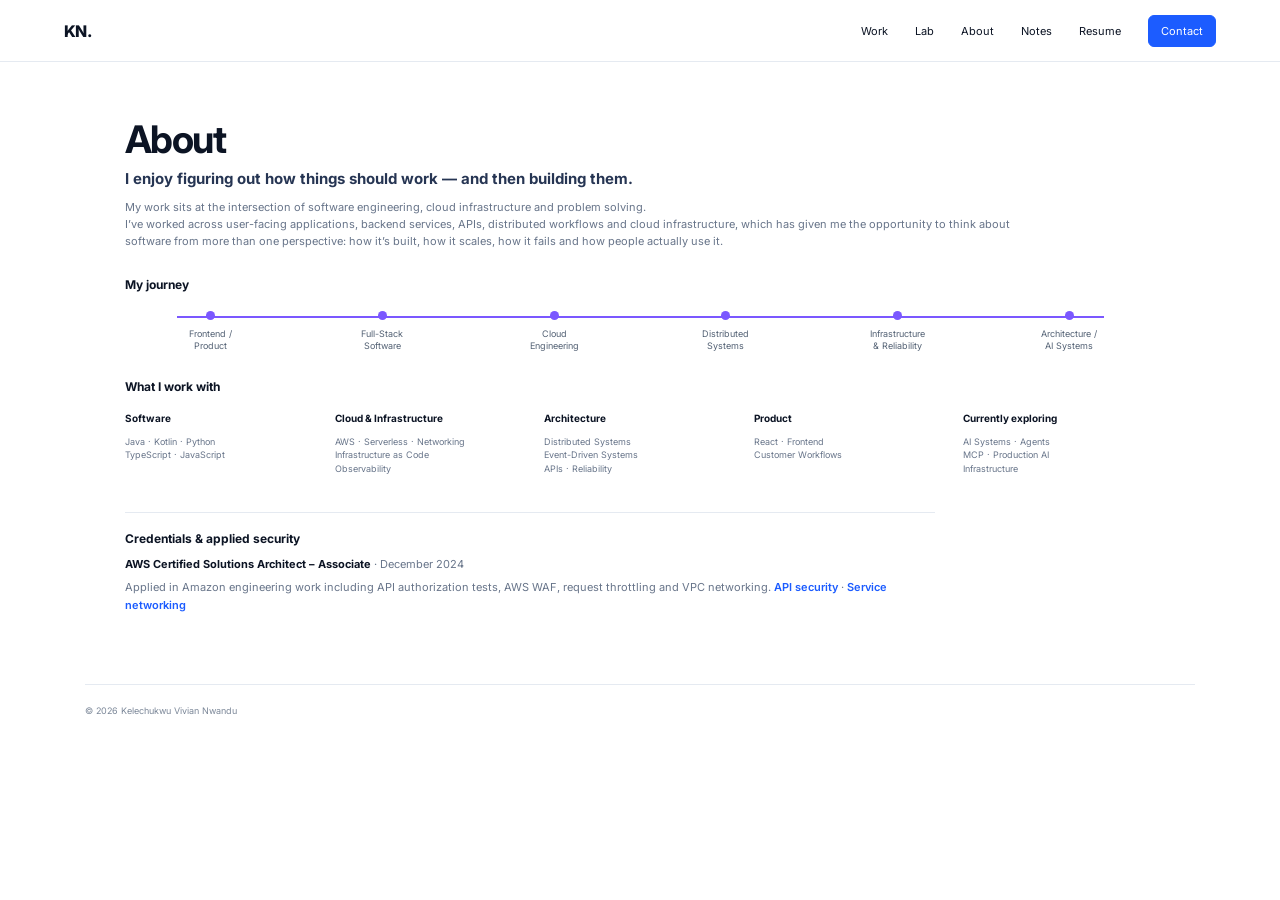
==== commit 77a5c863: "Fix portfolio navigation, lab filters and responsive UI: about.html" ====
--- a/about.html
+++ b/about.html
@@ -1 +1 @@
-<!doctype html><html lang="en"><head><meta charset="utf-8"><meta name="viewport" content="width=device-width,initial-scale=1"><title>About · Kelechukwu Vivian Nwandu</title><link rel="preconnect" href="https://fonts.googleapis.com"><link rel="preconnect" href="https://fonts.gstatic.com" crossorigin><link href="https://fonts.googleapis.com/css2?family=Inter:wght@400;500;600;700;800&display=swap" rel="stylesheet"><link rel="stylesheet" href="app.css"></head><body><header class="topbar"><a class="logo" href="index.html">KN.</a><button class="mobile-menu" aria-label="Menu">Menu</button><nav><a href="work.html">Work</a><a href="lab.html">Lab</a><a href="about.html">About</a><a href="https://caseynv.wordpress.com/" target="_blank" rel="noopener noreferrer">Notes</a><a href="https://caseynv.netlify.app/resume/Kelechukwu_Nwandu_Resume_2026.pdf" target="_blank" rel="noopener noreferrer">Resume</a><a class="contact-btn blue-btn" href="index.html#contact">Contact</a></nav></header><main class="page about-page"><section class="about-intro"><h1>About</h1><h2>I enjoy figuring out how things should work — and then building them.</h2><p>My work sits at the intersection of software engineering, cloud infrastructure and problem solving.<br>I’ve worked across user-facing applications, backend services, APIs, distributed workflows and cloud infrastructure, which has given me the opportunity to think about software from more than one perspective: how it’s built, how it scales, how it fails and how people actually use it.</p></section><section class="journey"><h3>My journey</h3><div class="journey-track"><div><i></i><span>Frontend /<br>Product</span></div><div><i></i><span>Full-Stack<br>Software</span></div><div><i></i><span>Cloud<br>Engineering</span></div><div><i></i><span>Distributed<br>Systems</span></div><div><i></i><span>Infrastructure<br>& Reliability</span></div><div><i></i><span>Architecture /<br>AI Systems</span></div></div></section><section class="work-with"><h3>What I work with</h3><div><article><strong>Software</strong><p>Java · Kotlin · Python<br>TypeScript · JavaScript</p></article><article><strong>Cloud & Infrastructure</strong><p>AWS · Serverless · Networking<br>Infrastructure as Code<br>Observability</p></article><article><strong>Architecture</strong><p>Distributed Systems<br>Event-Driven Systems<br>APIs · Reliability</p></article><article><strong>Product</strong><p>React · Frontend<br>Customer Workflows</p></article><article><strong>Currently exploring</strong><p>AI Systems · Agents<br>MCP · Production AI<br>Infrastructure</p></article></div></section><section class="credentials-inline" aria-labelledby="credentials-heading"><div><h3 id="credentials-heading">Credentials &amp; applied security</h3><p><strong>AWS Certified Solutions Architect – Associate</strong> <span>· December 2024</span></p><p>Applied in Amazon engineering work including API authorization tests, AWS WAF, request throttling and VPC networking. <a href="case-study.html?id=api-security">API security</a> · <a href="case-study.html?id=vpc-networking">Service networking</a></p></div></section></main><footer><span>© <span id="year"></span> Kelechukwu Vivian Nwandu</span></footer><script src="app.js"></script></body></html>
+<!doctype html><html lang="en"><head><meta charset="utf-8"><meta name="viewport" content="width=device-width,initial-scale=1"><title>About · Kelechukwu Vivian Nwandu</title><link rel="preconnect" href="https://fonts.googleapis.com"><link rel="preconnect" href="https://fonts.gstatic.com" crossorigin><link href="https://fonts.googleapis.com/css2?family=Inter:wght@400;500;600;700;800&display=swap" rel="stylesheet"><link rel="stylesheet" href="app.css"></head><body><header class="topbar"><a class="logo" href="index.html">KN.</a><button class="mobile-menu" aria-label="Toggle navigation" aria-expanded="false" aria-controls="primary-navigation">Menu</button><nav id="primary-navigation"><a href="work.html">Work</a><a href="lab.html">Lab</a><a href="about.html">About</a><a href="https://caseynv.wordpress.com/" target="_blank" rel="noopener noreferrer">Notes</a><a href="resume/Kelechukwu_Nwandu_Resume_2026.pdf" target="_blank" rel="noopener noreferrer">Resume</a><a class="contact-btn blue-btn" href="index.html#contact">Contact</a></nav></header><main class="page about-page"><section class="about-intro"><h1>About</h1><h2>I enjoy figuring out how things should work — and then building them.</h2><p>My work sits at the intersection of software engineering, cloud infrastructure and problem solving.<br>I’ve worked across user-facing applications, backend services, APIs, distributed workflows and cloud infrastructure, which has given me the opportunity to think about software from more than one perspective: how it’s built, how it scales, how it fails and how people actually use it.</p></section><section class="journey"><h3>My journey</h3><div class="journey-track"><div><i></i><span>Frontend /<br>Product</span></div><div><i></i><span>Full-Stack<br>Software</span></div><div><i></i><span>Cloud<br>Engineering</span></div><div><i></i><span>Distributed<br>Systems</span></div><div><i></i><span>Infrastructure<br>& Reliability</span></div><div><i></i><span>Architecture /<br>AI Systems</span></div></div></section><section class="work-with"><h3>What I work with</h3><div><article><strong>Software</strong><p>Java · Kotlin · Python<br>TypeScript · JavaScript</p></article><article><strong>Cloud & Infrastructure</strong><p>AWS · Serverless · Networking<br>Infrastructure as Code<br>Observability</p></article><article><strong>Architecture</strong><p>Distributed Systems<br>Event-Driven Systems<br>APIs · Reliability</p></article><article><strong>Product</strong><p>React · Frontend<br>Customer Workflows</p></article><article><strong>Currently exploring</strong><p>AI Systems · Agents<br>MCP · Production AI<br>Infrastructure</p></article></div></section><section class="credentials-inline" aria-labelledby="credentials-heading"><div><h3 id="credentials-heading">Credentials &amp; applied security</h3><p><strong>AWS Certified Solutions Architect – Associate</strong> <span>· December 2024</span></p><p>Applied in Amazon engineering work including API authorization tests, AWS WAF, request throttling and VPC networking. <a href="case-study.html?id=api-security">API security</a> · <a href="case-study.html?id=vpc-networking">Service networking</a></p></div></section></main><footer><span>© <span id="year"></span> Kelechukwu Vivian Nwandu</span></footer><script src="app.js"></script></body></html>
--- a/app.css
+++ b/app.css
@@ -4,5 +4,10 @@
 
 .project-context{display:block;font-size:8px;color:#8a95a6;margin:0 0 7px;font-weight:600;letter-spacing:.01em}.project-card p{min-height:45px}
 
-/* Cloud security credentials and case-study spotlight */
-.security-feature{max-width:1180px;margin:30px auto 8px;border:1px solid #e5e8f1;border-radius:14px;background:linear-gradient(120deg,#f7f7ff,#fff);padding:25px 28px;display:grid;grid-template-columns:1.15fr 1fr;gap:25px;align-items:center}.security-feature h2{font-size:23px;line-height:1.2;letter-spacing:-.035em;margin:6px 0 12px}.security-feature-copy>p:not(.small-label){font-size:12px;line-height:1.7;color:#526074}.security-feature .security-credential{font-weight:700;color:#25345b!important;margin-bottom:0}.security-credential span:first-child{color:#6849c5}.security-credential-year{color:#6b7285;font-size:10px;font-weight:500;margin-left:5px}.security-feature-links{display:grid;gap:9px}.security-feature-links a{border:1px solid #e0e3ee;border-radius:9px;padding:12px 14px;background:white;display:grid;gap:5px}.security-feature-links a:hover,.security-feature-links a:focus-visible{border-color:#7963d8;box-shadow:0 0 0 2px #e5ddff}.security-feature-links strong{font-size:12px;color:#24254c}.security-feature-links span{font-size:10px;color:#68758a}.security-about,.work-security-intro{border:1px solid #e2e6ef;background:#f8f9ff;border-radius:9px;padding:19px 22px;margin-top:25px}.security-about h2,.work-security-intro h2{font-size:19px;letter-spacing:-.02em;margin:5px 0}.security-about p,.work-security-intro p{font-size:11px;line-height:1.7;color:#5c6980}.security-about a,.work-security-intro a{font-size:11px;font-weight:700;color:#365dff}.work-security-intro{margin:24px 0 15px}.work-security-intro a{display:inline-block;margin:6px 18px 0 0}@media(max-width:800px){.security-feature{width:90%;grid-template-columns:1fr;padding:20px}.security-feature h2{font-size:21px}}
+/* Low-emphasis credential details; projects remain the primary focus. */
+.credentials-inline{margin-top:28px;border-top:1px solid var(--line);padding-top:18px;max-width:810px}
+.credentials-inline h3{font-size:12px;margin:0 0 9px}
+.credentials-inline p{font-size:11px;line-height:1.65;color:var(--muted);margin:5px 0}
+.credentials-inline p strong{color:var(--ink)}
+.credentials-inline a,.work-credential-note a{color:var(--blue);font-weight:600}
+.work-credential-note{font-size:10px;line-height:1.6;color:var(--muted);margin:0 0 18px}
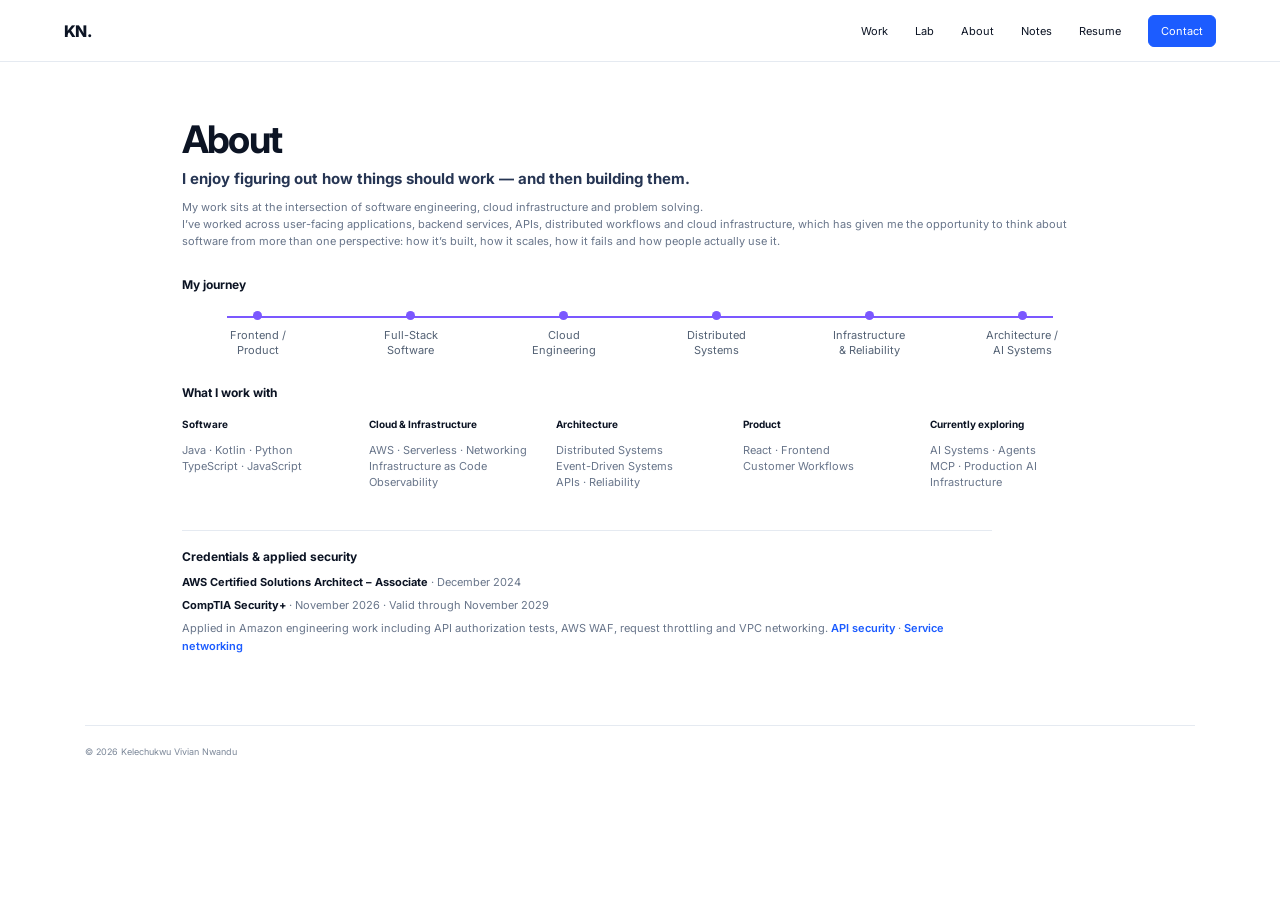
==== commit aa6076e8: "Add CompTIA Security+ to About credentials" ====
--- a/about.html
+++ b/about.html
@@ -1 +1 @@
-<!doctype html><html lang="en"><head><meta charset="utf-8"><meta name="viewport" content="width=device-width,initial-scale=1"><title>About · Kelechukwu Vivian Nwandu</title><link rel="preconnect" href="https://fonts.googleapis.com"><link rel="preconnect" href="https://fonts.gstatic.com" crossorigin><link href="https://fonts.googleapis.com/css2?family=Inter:wght@400;500;600;700;800&display=swap" rel="stylesheet"><link rel="stylesheet" href="app.css"></head><body><header class="topbar"><a class="logo" href="index.html">KN.</a><button class="mobile-menu" aria-label="Toggle navigation" aria-expanded="false" aria-controls="primary-navigation">Menu</button><nav id="primary-navigation"><a href="work.html">Work</a><a href="lab.html">Lab</a><a href="about.html">About</a><a href="https://caseynv.wordpress.com/" target="_blank" rel="noopener noreferrer">Notes</a><a href="resume/Kelechukwu_Nwandu_Resume_2026.pdf" target="_blank" rel="noopener noreferrer">Resume</a><a class="contact-btn blue-btn" href="index.html#contact">Contact</a></nav></header><main class="page about-page"><section class="about-intro"><h1>About</h1><h2>I enjoy figuring out how things should work — and then building them.</h2><p>My work sits at the intersection of software engineering, cloud infrastructure and problem solving.<br>I’ve worked across user-facing applications, backend services, APIs, distributed workflows and cloud infrastructure, which has given me the opportunity to think about software from more than one perspective: how it’s built, how it scales, how it fails and how people actually use it.</p></section><section class="journey"><h3>My journey</h3><div class="journey-track"><div><i></i><span>Frontend /<br>Product</span></div><div><i></i><span>Full-Stack<br>Software</span></div><div><i></i><span>Cloud<br>Engineering</span></div><div><i></i><span>Distributed<br>Systems</span></div><div><i></i><span>Infrastructure<br>& Reliability</span></div><div><i></i><span>Architecture /<br>AI Systems</span></div></div></section><section class="work-with"><h3>What I work with</h3><div><article><strong>Software</strong><p>Java · Kotlin · Python<br>TypeScript · JavaScript</p></article><article><strong>Cloud & Infrastructure</strong><p>AWS · Serverless · Networking<br>Infrastructure as Code<br>Observability</p></article><article><strong>Architecture</strong><p>Distributed Systems<br>Event-Driven Systems<br>APIs · Reliability</p></article><article><strong>Product</strong><p>React · Frontend<br>Customer Workflows</p></article><article><strong>Currently exploring</strong><p>AI Systems · Agents<br>MCP · Production AI<br>Infrastructure</p></article></div></section><section class="credentials-inline" aria-labelledby="credentials-heading"><div><h3 id="credentials-heading">Credentials &amp; applied security</h3><p><strong>AWS Certified Solutions Architect – Associate</strong> <span>· December 2024</span></p><p>Applied in Amazon engineering work including API authorization tests, AWS WAF, request throttling and VPC networking. <a href="case-study.html?id=api-security">API security</a> · <a href="case-study.html?id=vpc-networking">Service networking</a></p></div></section></main><footer><span>© <span id="year"></span> Kelechukwu Vivian Nwandu</span></footer><script src="app.js"></script></body></html>
+<!doctype html><html lang="en"><head><meta charset="utf-8"><meta name="viewport" content="width=device-width,initial-scale=1"><title>About · Kelechukwu Vivian Nwandu</title><link rel="preconnect" href="https://fonts.googleapis.com"><link rel="preconnect" href="https://fonts.gstatic.com" crossorigin><link href="https://fonts.googleapis.com/css2?family=Inter:wght@400;500;600;700;800&display=swap" rel="stylesheet"><link rel="stylesheet" href="app.css"></head><body><header class="topbar"><a class="logo" href="index.html">KN.</a><button class="mobile-menu" aria-label="Toggle navigation" aria-expanded="false" aria-controls="primary-navigation">Menu</button><nav id="primary-navigation"><a href="work.html">Work</a><a href="lab.html">Lab</a><a href="about.html">About</a><a href="https://caseynv.wordpress.com/" target="_blank" rel="noopener noreferrer">Notes</a><a href="resume/Kelechukwu_Nwandu_Resume_2026.pdf" target="_blank" rel="noopener noreferrer">Resume</a><a class="contact-btn blue-btn" href="index.html#contact">Contact</a></nav></header><main class="page about-page"><section class="about-intro"><h1>About</h1><h2>I enjoy figuring out how things should work — and then building them.</h2><p>My work sits at the intersection of software engineering, cloud infrastructure and problem solving.<br>I’ve worked across user-facing applications, backend services, APIs, distributed workflows and cloud infrastructure, which has given me the opportunity to think about software from more than one perspective: how it’s built, how it scales, how it fails and how people actually use it.</p></section><section class="journey"><h3>My journey</h3><div class="journey-track"><div><i></i><span>Frontend /<br>Product</span></div><div><i></i><span>Full-Stack<br>Software</span></div><div><i></i><span>Cloud<br>Engineering</span></div><div><i></i><span>Distributed<br>Systems</span></div><div><i></i><span>Infrastructure<br>& Reliability</span></div><div><i></i><span>Architecture /<br>AI Systems</span></div></div></section><section class="work-with"><h3>What I work with</h3><div><article><strong>Software</strong><p>Java · Kotlin · Python<br>TypeScript · JavaScript</p></article><article><strong>Cloud & Infrastructure</strong><p>AWS · Serverless · Networking<br>Infrastructure as Code<br>Observability</p></article><article><strong>Architecture</strong><p>Distributed Systems<br>Event-Driven Systems<br>APIs · Reliability</p></article><article><strong>Product</strong><p>React · Frontend<br>Customer Workflows</p></article><article><strong>Currently exploring</strong><p>AI Systems · Agents<br>MCP · Production AI<br>Infrastructure</p></article></div></section><section class="credentials-inline" aria-labelledby="credentials-heading"><div><h3 id="credentials-heading">Credentials &amp; applied security</h3><p><strong>AWS Certified Solutions Architect – Associate</strong> <span>· December 2024</span></p><p><strong>CompTIA Security+</strong> <span>· November 2026 · Valid through November 2029</span></p><p>Applied in Amazon engineering work including API authorization tests, AWS WAF, request throttling and VPC networking. <a href="case-study.html?id=api-security">API security</a> · <a href="case-study.html?id=vpc-networking">Service networking</a></p></div></section></main><footer><span>© <span id="year"></span> Kelechukwu Vivian Nwandu</span></footer><script src="app.js"></script></body></html>
--- a/app.css
+++ b/app.css
@@ -11,3 +11,84 @@
 .credentials-inline p strong{color:var(--ink)}
 .credentials-inline a,.work-credential-note a{color:var(--blue);font-weight:600}
 .work-credential-note{font-size:10px;line-height:1.6;color:var(--muted);margin:0 0 18px}
+
+/* Portfolio QA: fluid media, readable case studies and accessible interactions. */
+html{scroll-padding-top:110px}
+body{overflow-x:hidden}
+a:focus-visible,button:focus-visible{outline:3px solid #6954d5;outline-offset:3px}
+[hidden]{display:none!important}
+.selected-section,.contact-section{width:min(90%,1180px)}
+.page,.case-page{width:min(90%,1130px)}
+.page{max-width:917px}
+.case-page{max-width:1130px}
+.case-main,.case-head>*,.project-card{min-width:0}
+.case-image{width:100%;max-width:100%;height:auto;aspect-ratio:3/1}
+.project-art{width:100%;max-width:100%;height:140px}
+.lab-art{width:100%;max-width:100%;height:120px}
+.project-card h3,.selected-grid h3{font-size:15px}
+.project-card p,.selected-grid p,.lab-grid p{font-size:13px;line-height:1.6}
+.project-context,.tag{font-size:10px}
+.case-main>p,.case-content p,.case-content li{font-size:14px;line-height:1.7}
+.glance strong,.glance span,.case-tabs a,.back,.full-case,.public-note{font-size:12px}
+.key-outcomes p{font-size:12px!important}
+.flow-node span,.flow-node strong,.flow-node small{font-size:11px}
+.flow-node{min-width:135px}
+.work-with p,.journey-track span{font-size:11px}
+.lab-grid a,.lab-status{display:inline-block;margin-top:12px;font-size:12px;font-weight:600}
+.lab-grid a{color:var(--blue);text-decoration:underline;text-underline-offset:3px}
+.lab-status{color:var(--muted)}
+.empty-state{font-size:14px;color:var(--muted);padding:16px}
+.case-not-found{padding:75px 0;max-width:620px}
+.case-not-found h1{font-size:36px}
+.case-not-found p{font-size:16px;line-height:1.6;color:var(--muted)}
+.case-not-found a{display:inline-block;margin-top:10px;color:var(--blue);font-weight:700}
+.case-image-traveler{background-image:linear-gradient(135deg,#26194f,#6b4fa5 50%,#d68b85);position:relative}
+.case-image-traveler::after{content:"TRAVELER  /  INTELLIGENT TRAVEL PLANNING";position:absolute;inset:0;display:flex;align-items:center;justify-content:center;text-align:center;padding:18px;color:#fff;font-weight:700;letter-spacing:.09em;font-size:clamp(13px,2.2vw,23px)}
+@media(max-width:800px){
+ .case-tabs{gap:18px;overflow-x:auto;white-space:nowrap}
+ .case-tabs a{flex:0 0 auto}
+ .case-image{aspect-ratio:16/9}
+ .topbar nav a{font-size:14px;min-height:36px;display:flex;align-items:center}
+ .page,.case-page{padding-top:32px}
+ .lab-grid{grid-template-columns:repeat(2,minmax(0,1fr))}
+}
+@media(max-width:520px){
+ .hero-actions{flex-wrap:wrap}
+ .lab-grid{grid-template-columns:1fr}
+ .section-row{gap:15px}
+ .case-head{gap:14px}
+ .case-image{aspect-ratio:4/3}
+ .case-tabs{gap:14px}
+ .case-content h2{font-size:21px}
+ .key-outcomes>div{grid-template-columns:1fr 1fr}
+}
+@media(prefers-reduced-motion:reduce){html{scroll-behavior:auto}}
+
+/* Data-driven, project-specific architecture visualizations. */
+.case-visual{width:100%;min-height:265px;border-radius:12px;background:linear-gradient(135deg,#0c203b,#173456);color:#fff;padding:23px 25px;display:flex;flex-direction:column;gap:22px;overflow:hidden}
+.case-visual-product{background:linear-gradient(120deg,#271a4b,#4b327a 60%,#814e78)}
+.case-visual-security{background:linear-gradient(120deg,#132541,#193e52 55%,#245262)}
+.case-visual-heading{display:flex;flex-direction:column;gap:7px}
+.case-visual-heading span{font-size:10px;letter-spacing:.13em;font-weight:700;color:#c8d9f3}
+.case-visual-heading strong{font-size:17px;letter-spacing:-.02em}
+.case-visual-steps{display:grid;grid-template-columns:repeat(4,minmax(0,1fr));gap:10px;list-style:none;padding:0;margin:0}
+.case-visual-steps li{min-width:0;display:flex;flex-direction:column;gap:10px;padding:15px 12px;background:rgba(255,255,255,.1);border:1px solid rgba(255,255,255,.23);border-radius:9px;position:relative}
+.case-visual-steps li:not(:last-child)::after{content:"→";position:absolute;right:-12px;top:42%;color:#fff;z-index:1;font-size:16px}
+.case-visual-num{font-size:11px;color:#c0d6f7;font-weight:700}
+.case-visual-steps strong{font-size:13px;line-height:1.4}
+.case-visual-steps small{font-size:11px;line-height:1.45;color:#e0e8f5}
+.case-visual-caption{font-size:10px;color:#d2ddef;margin-top:auto}
+.case-source{margin:12px 0}
+.case-source a{display:inline-flex;padding:9px 13px;border:1px solid #d8deed;border-radius:8px;color:var(--blue);font-size:12px;font-weight:700}
+.case-source a:hover{background:#f3f5ff}
+.project-art-traveler{background:radial-gradient(circle at 80% 24%,#edb09d 0 10%,transparent 11%),linear-gradient(140deg,#30204f 5%,#685394 65%,#a77998);padding:22px;display:flex;flex-direction:column;justify-content:flex-end;gap:6px;position:relative;overflow:hidden}
+.project-art-traveler::before{content:"";position:absolute;top:22px;right:65px;width:100px;height:60px;border:2px dashed rgba(255,255,255,.65);border-bottom:0;border-left:0;border-radius:80% 100% 0 0;transform:rotate(-12deg)}
+.project-art-traveler .project-art-mark{font-size:19px;letter-spacing:.17em;font-weight:800;color:#fff}
+.project-art-traveler small{font-size:11px;letter-spacing:.03em;color:#f4e8ff}
+@media(max-width:800px){.case-visual-steps{grid-template-columns:repeat(2,minmax(0,1fr))}.case-visual-steps li:nth-child(2)::after{display:none}}
+@media(max-width:440px){.case-visual{padding:18px 14px}.case-visual-steps{grid-template-columns:1fr}.case-visual-steps li::after{display:none!important}.case-visual-heading strong{font-size:15px}}
+
+/* Dedicated vector thumbnails - a single consistent 8:3 crop per project. */
+.project-art{aspect-ratio:8/3;height:auto;min-height:0;max-height:none;overflow:hidden;background:#14243c}
+.project-thumb-img{display:block;width:100%;height:100%;object-fit:cover}
+@media(max-width:520px){.project-art{aspect-ratio:8/3}}
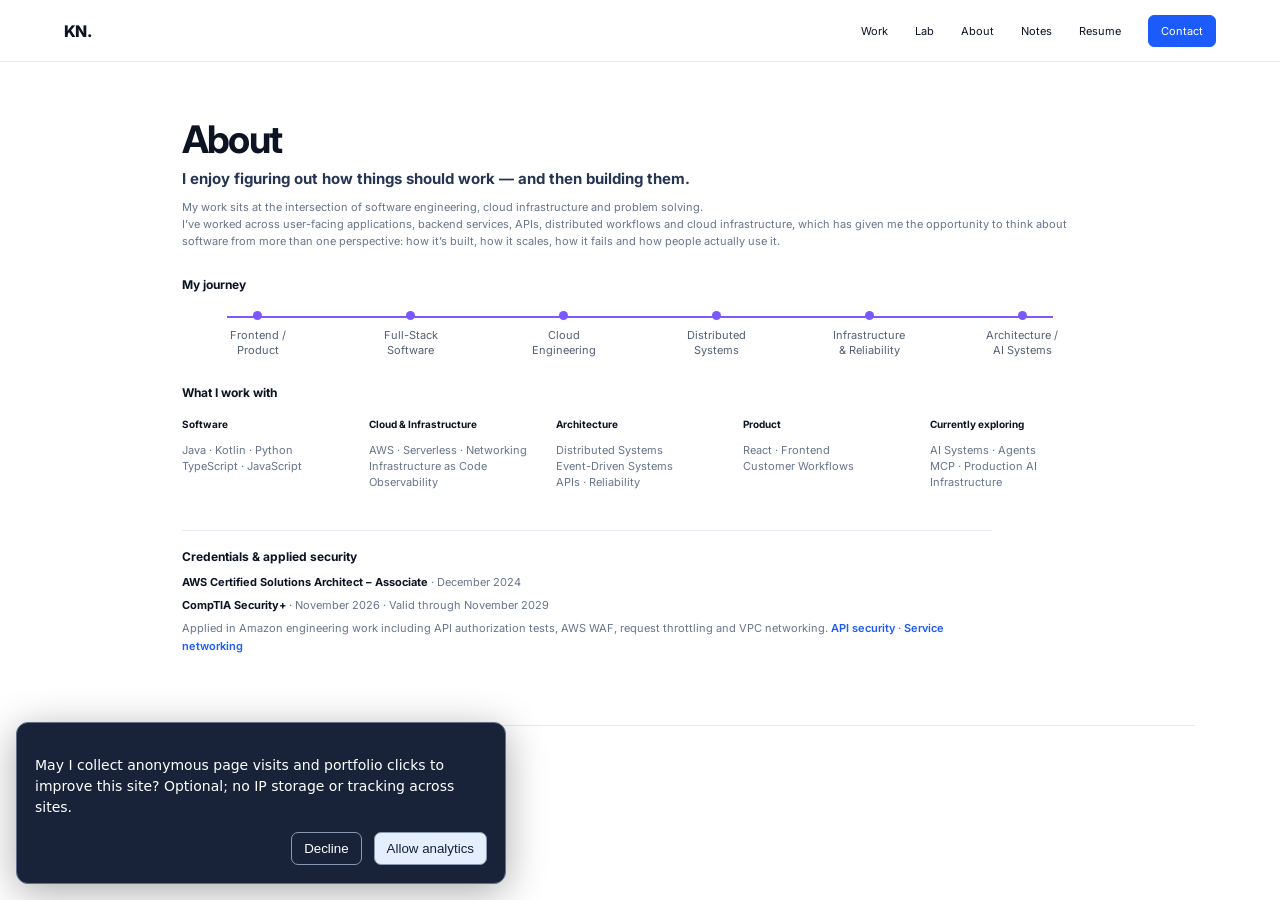
==== commit f2e86fbc: "feat: enable consent-based analytics on portfolio pages" ====
--- a/about.html
+++ b/about.html
@@ -1 +1 @@
-<!doctype html><html lang="en"><head><meta charset="utf-8"><meta name="viewport" content="width=device-width,initial-scale=1"><title>About · Kelechukwu Vivian Nwandu</title><link rel="preconnect" href="https://fonts.googleapis.com"><link rel="preconnect" href="https://fonts.gstatic.com" crossorigin><link href="https://fonts.googleapis.com/css2?family=Inter:wght@400;500;600;700;800&display=swap" rel="stylesheet"><link rel="stylesheet" href="app.css"></head><body><header class="topbar"><a class="logo" href="index.html">KN.</a><button class="mobile-menu" aria-label="Toggle navigation" aria-expanded="false" aria-controls="primary-navigation">Menu</button><nav id="primary-navigation"><a href="work.html">Work</a><a href="lab.html">Lab</a><a href="about.html">About</a><a href="https://caseynv.wordpress.com/" target="_blank" rel="noopener noreferrer">Notes</a><a href="resume/Kelechukwu_Nwandu_Resume_2026.pdf" target="_blank" rel="noopener noreferrer">Resume</a><a class="contact-btn blue-btn" href="index.html#contact">Contact</a></nav></header><main class="page about-page"><section class="about-intro"><h1>About</h1><h2>I enjoy figuring out how things should work — and then building them.</h2><p>My work sits at the intersection of software engineering, cloud infrastructure and problem solving.<br>I’ve worked across user-facing applications, backend services, APIs, distributed workflows and cloud infrastructure, which has given me the opportunity to think about software from more than one perspective: how it’s built, how it scales, how it fails and how people actually use it.</p></section><section class="journey"><h3>My journey</h3><div class="journey-track"><div><i></i><span>Frontend /<br>Product</span></div><div><i></i><span>Full-Stack<br>Software</span></div><div><i></i><span>Cloud<br>Engineering</span></div><div><i></i><span>Distributed<br>Systems</span></div><div><i></i><span>Infrastructure<br>& Reliability</span></div><div><i></i><span>Architecture /<br>AI Systems</span></div></div></section><section class="work-with"><h3>What I work with</h3><div><article><strong>Software</strong><p>Java · Kotlin · Python<br>TypeScript · JavaScript</p></article><article><strong>Cloud & Infrastructure</strong><p>AWS · Serverless · Networking<br>Infrastructure as Code<br>Observability</p></article><article><strong>Architecture</strong><p>Distributed Systems<br>Event-Driven Systems<br>APIs · Reliability</p></article><article><strong>Product</strong><p>React · Frontend<br>Customer Workflows</p></article><article><strong>Currently exploring</strong><p>AI Systems · Agents<br>MCP · Production AI<br>Infrastructure</p></article></div></section><section class="credentials-inline" aria-labelledby="credentials-heading"><div><h3 id="credentials-heading">Credentials &amp; applied security</h3><p><strong>AWS Certified Solutions Architect – Associate</strong> <span>· December 2024</span></p><p><strong>CompTIA Security+</strong> <span>· November 2026 · Valid through November 2029</span></p><p>Applied in Amazon engineering work including API authorization tests, AWS WAF, request throttling and VPC networking. <a href="case-study.html?id=api-security">API security</a> · <a href="case-study.html?id=vpc-networking">Service networking</a></p></div></section></main><footer><span>© <span id="year"></span> Kelechukwu Vivian Nwandu</span></footer><script src="app.js"></script></body></html>
+<!doctype html><html lang="en"><head><meta charset="utf-8"><meta name="viewport" content="width=device-width,initial-scale=1"><title>About · Kelechukwu Vivian Nwandu</title><link rel="preconnect" href="https://fonts.googleapis.com"><link rel="preconnect" href="https://fonts.gstatic.com" crossorigin><link href="https://fonts.googleapis.com/css2?family=Inter:wght@400;500;600;700;800&display=swap" rel="stylesheet"><link rel="stylesheet" href="app.css"></head><body><header class="topbar"><a class="logo" href="index.html">KN.</a><button class="mobile-menu" aria-label="Toggle navigation" aria-expanded="false" aria-controls="primary-navigation">Menu</button><nav id="primary-navigation"><a href="work.html">Work</a><a href="lab.html">Lab</a><a href="about.html">About</a><a href="https://caseynv.wordpress.com/" target="_blank" rel="noopener noreferrer">Notes</a><a href="resume/Kelechukwu_Nwandu_Resume_2026.pdf" target="_blank" rel="noopener noreferrer">Resume</a><a class="contact-btn blue-btn" href="index.html#contact">Contact</a></nav></header><main class="page about-page"><section class="about-intro"><h1>About</h1><h2>I enjoy figuring out how things should work — and then building them.</h2><p>My work sits at the intersection of software engineering, cloud infrastructure and problem solving.<br>I’ve worked across user-facing applications, backend services, APIs, distributed workflows and cloud infrastructure, which has given me the opportunity to think about software from more than one perspective: how it’s built, how it scales, how it fails and how people actually use it.</p></section><section class="journey"><h3>My journey</h3><div class="journey-track"><div><i></i><span>Frontend /<br>Product</span></div><div><i></i><span>Full-Stack<br>Software</span></div><div><i></i><span>Cloud<br>Engineering</span></div><div><i></i><span>Distributed<br>Systems</span></div><div><i></i><span>Infrastructure<br>& Reliability</span></div><div><i></i><span>Architecture /<br>AI Systems</span></div></div></section><section class="work-with"><h3>What I work with</h3><div><article><strong>Software</strong><p>Java · Kotlin · Python<br>TypeScript · JavaScript</p></article><article><strong>Cloud & Infrastructure</strong><p>AWS · Serverless · Networking<br>Infrastructure as Code<br>Observability</p></article><article><strong>Architecture</strong><p>Distributed Systems<br>Event-Driven Systems<br>APIs · Reliability</p></article><article><strong>Product</strong><p>React · Frontend<br>Customer Workflows</p></article><article><strong>Currently exploring</strong><p>AI Systems · Agents<br>MCP · Production AI<br>Infrastructure</p></article></div></section><section class="credentials-inline" aria-labelledby="credentials-heading"><div><h3 id="credentials-heading">Credentials &amp; applied security</h3><p><strong>AWS Certified Solutions Architect – Associate</strong> <span>· December 2024</span></p><p><strong>CompTIA Security+</strong> <span>· November 2026 · Valid through November 2029</span></p><p>Applied in Amazon engineering work including API authorization tests, AWS WAF, request throttling and VPC networking. <a href="case-study.html?id=api-security">API security</a> · <a href="case-study.html?id=vpc-networking">Service networking</a></p></div></section></main><footer><span>© <span id="year"></span> Kelechukwu Vivian Nwandu</span></footer><script src="app.js"></script><script defer src="analytics.js"></script></body></html>
